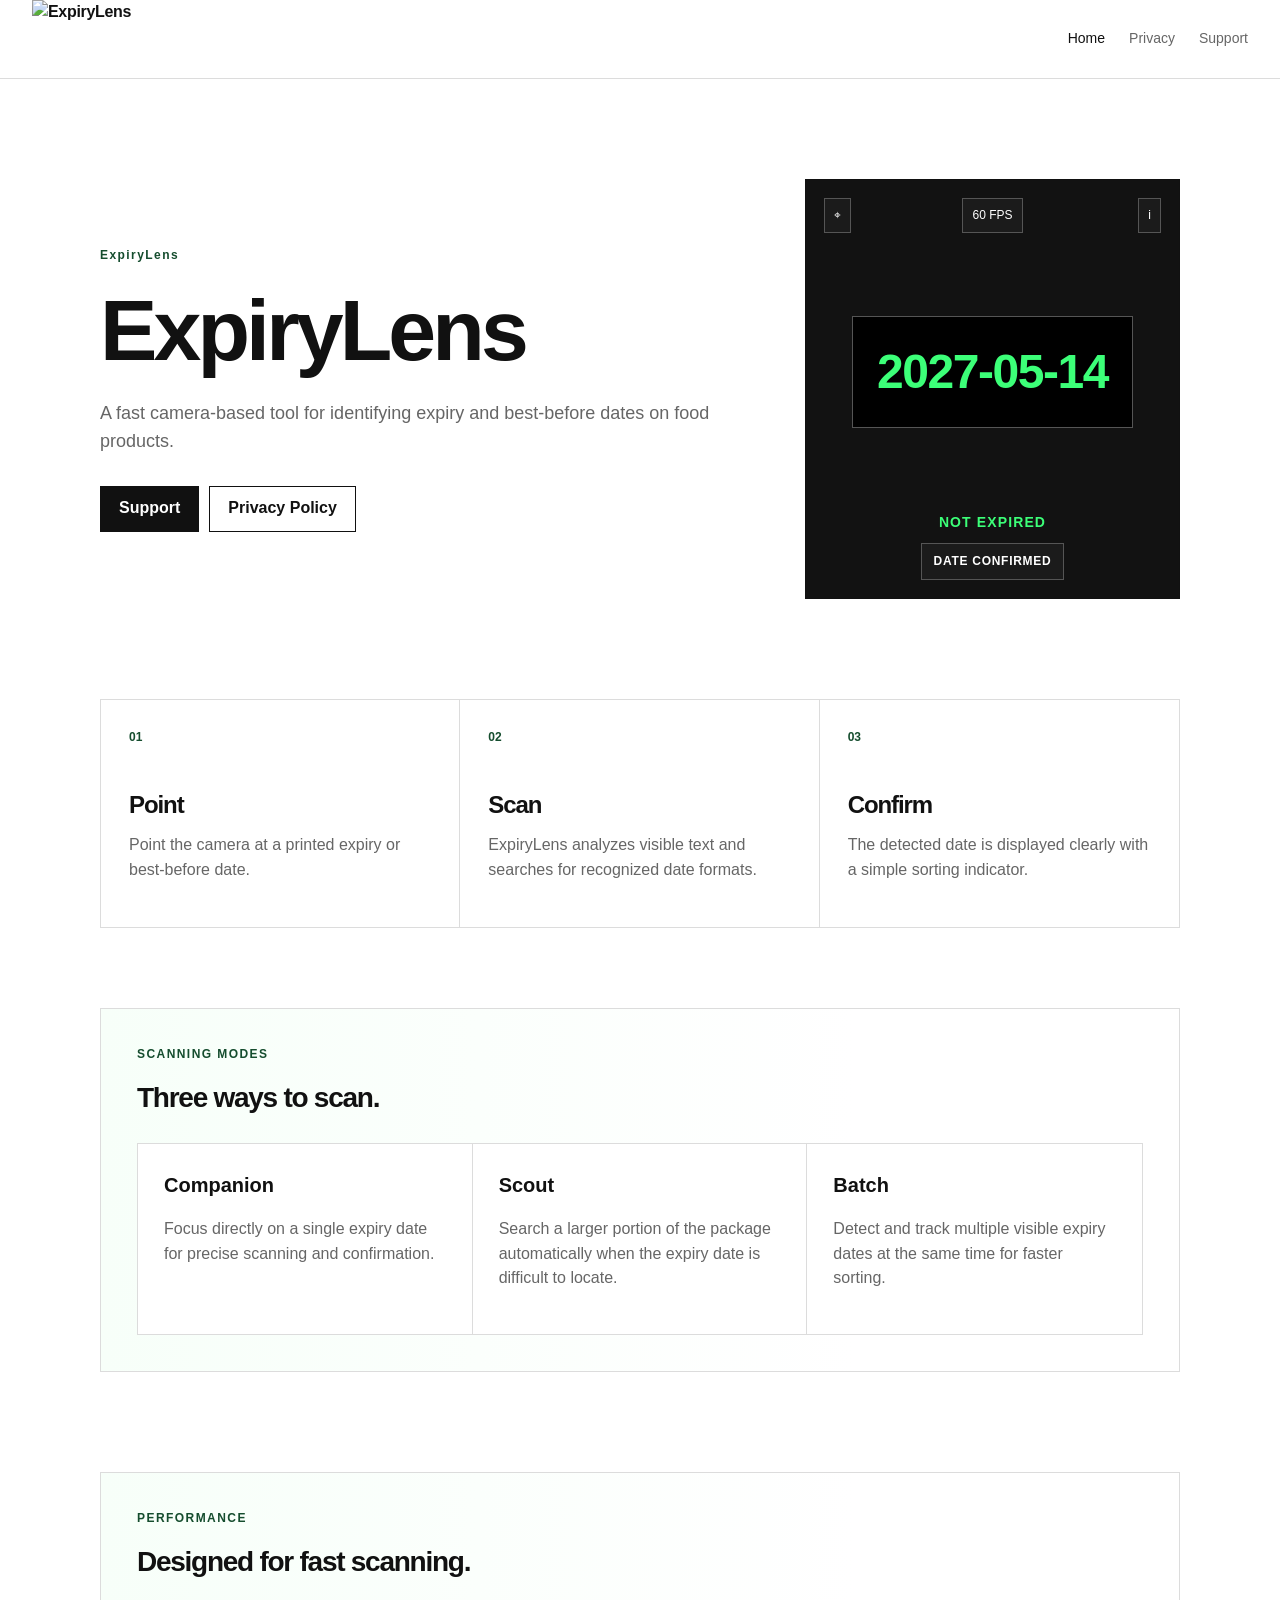
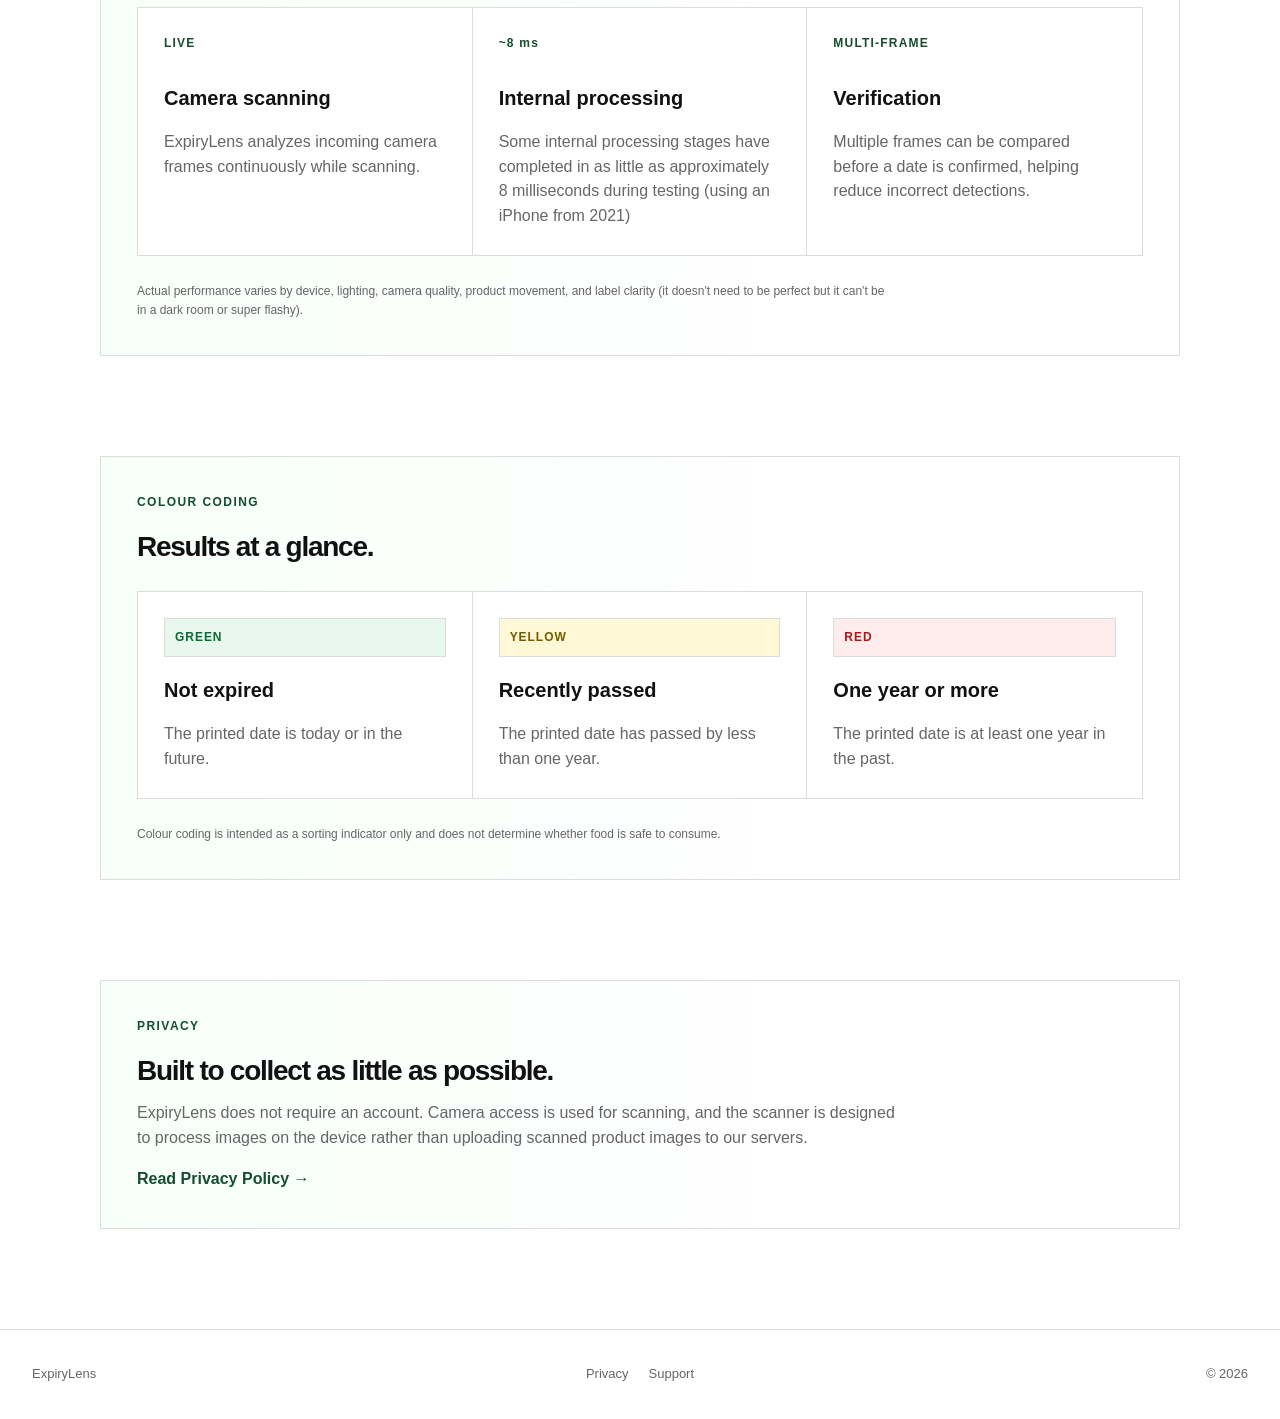
==== index.html @ b4d989e2 "Create ExpiryLens website" ====
<!DOCTYPE html>
<html lang="en">
<head>
  <meta charset="UTF-8">
  <meta name="viewport" content="width=device-width, initial-scale=1.0">
  <meta
    name="description"
    content="ExpiryLens helps scan expiry and best-before dates on food products."
  >
  <title>ExpiryLens</title>
  <link rel="stylesheet" href="styles.css">
</head>

<body>

  <header class="topbar">
    <a class="logo" href="index.html">
      <img src="Food Bank Icon.png" alt="ExpiryLens">
    </a>

    <nav>
      <a class="active" href="index.html">Home</a>
      <a href="privacy.html">Privacy</a>
      <a href="support.html">Support</a>
    </nav>
  </header>


  <main>

    <!-- HERO -->
    <section class="hero page-width">

      <div class="hero-copy">
        <p class="kicker">ExpiryLens</p>

        <h1>ExpiryLens</h1>

        <p class="intro">
          A fast camera-based tool for identifying expiry and best-before
          dates on food products.
        </p>

        <div class="actions">
          <a class="button primary" href="support.html">Support</a>
          <a class="button" href="privacy.html">Privacy Policy</a>
        </div>
      </div>


      <!-- APP PREVIEW -->
      <div
        class="scanner-preview"
        aria-label="ExpiryLens scanner preview"
      >

        <div class="scanner-top">

          <div class="scanner-mode">
            ⌖
          </div>

          <div class="scanner-fps">
            60 FPS
          </div>

          <div class="scanner-info">
            i
          </div>

        </div>


        <div class="scanner-center">

          <div class="scanner-result">

            <div class="scanner-date">
              2027-05-14
            </div>

          </div>

        </div>


        <div class="scanner-bottom">

          <div class="scanner-expiry-state">
            NOT EXPIRED
          </div>

          <div class="scanner-status">
            DATE CONFIRMED
          </div>

        </div>

      </div>

    </section>



    <!-- BASIC WORKFLOW -->
    <section class="info-grid page-width">

      <article class="block">

        <span class="block-number">
          01
        </span>

        <h2>
          Point
        </h2>

        <p>
          Point the camera at a printed expiry or best-before date.
        </p>

      </article>


      <article class="block">

        <span class="block-number">
          02
        </span>

        <h2>
          Scan
        </h2>

        <p>
          ExpiryLens analyzes visible text and searches for recognized
          date formats.
        </p>

      </article>


      <article class="block">

        <span class="block-number">
          03
        </span>

        <h2>
          Confirm
        </h2>

        <p>
          The detected date is displayed clearly with a simple sorting
          indicator.
        </p>

      </article>

    </section>



    <!-- SCANNING MODES -->
    <section class="statement page-width">

      <div>
        <p class="kicker">
          SCANNING MODES
        </p>

        <h2>
          Three ways to scan.
        </h2>
      </div>


      <div class="feature-grid">

        <article class="feature-box">

          <div class="feature-name">
            Companion
          </div>

          <p>
            Focus directly on a single expiry date for precise scanning
            and confirmation.
          </p>

        </article>


        <article class="feature-box">

          <div class="feature-name">
            Scout
          </div>

          <p>
            Search a larger portion of the package automatically when the
            expiry date is difficult to locate.
          </p>

        </article>


        <article class="feature-box">

          <div class="feature-name">
            Batch
          </div>

          <p>
            Detect and track multiple visible expiry dates at the same
            time for faster sorting.
          </p>

        </article>

      </div>

    </section>



    <!-- PERFORMANCE -->
    <section class="statement page-width">

      <div>
        <p class="kicker">
          PERFORMANCE
        </p>

        <h2>
          Designed for fast scanning.
        </h2>
      </div>


      <div class="feature-grid">

        <article class="feature-box">

          <div class="metric">
            LIVE
          </div>

          <div class="feature-name">
            Camera scanning
          </div>

          <p>
            ExpiryLens analyzes incoming camera frames continuously while
            scanning.
          </p>

        </article>


        <article class="feature-box">

          <div class="metric">
            ~8 ms
          </div>

          <div class="feature-name">
            Internal processing
          </div>

          <p>
            Some internal processing stages have completed in as little as
            approximately 8 milliseconds during testing (using an iPhone from 2021)
          </p>

        </article>


        <article class="feature-box">

          <div class="metric">
            MULTI-FRAME
          </div>

          <div class="feature-name">
            Verification
          </div>

          <p>
            Multiple frames can be compared before a date is confirmed,
            helping reduce incorrect detections.
          </p>

        </article>

      </div>


      <p class="performance-note">
        Actual performance varies by device, lighting, camera quality,
        product movement, and label clarity (it doesn't need to be perfect
        but it can't be in a dark room or super flashy).
      </p>

    </section>



    <!-- COLOUR CODING -->
    <section class="statement page-width">

      <div>
        <p class="kicker">
          COLOUR CODING
        </p>

        <h2>
          Results at a glance.
        </h2>
      </div>


      <div class="colour-grid">

        <article class="colour-box">

          <div class="colour-indicator green">
            GREEN
          </div>

          <h3>
            Not expired
          </h3>

          <p>
            The printed date is today or in the future.
          </p>

        </article>


        <article class="colour-box">

          <div class="colour-indicator yellow">
            YELLOW
          </div>

          <h3>
            Recently passed
          </h3>

          <p>
            The printed date has passed by less than one year.
          </p>

        </article>


        <article class="colour-box">

          <div class="colour-indicator red">
            RED
          </div>

          <h3>
            One year or more
          </h3>

          <p>
            The printed date is at least one year in the past.
          </p>

        </article>

      </div>


      <p class="performance-note">
        Colour coding is intended as a sorting indicator only and does not
        determine whether food is safe to consume.
      </p>

    </section>



    <!-- PRIVACY -->
    <section class="statement page-width">

      <div>

        <p class="kicker">
          PRIVACY
        </p>

        <h2>
          Built to collect as little as possible.
        </h2>

      </div>


      <p>
        ExpiryLens does not require an account. Camera access is used for
        scanning, and the scanner is designed to process images on the
        device rather than uploading scanned product images to our
        servers.
      </p>


      <a
        class="text-link"
        href="privacy.html"
      >
        Read Privacy Policy →
      </a>

    </section>

  </main>



  <footer class="footer">

    <span>
      ExpiryLens
    </span>

    <div>
      <a href="privacy.html">
        Privacy
      </a>

      <a href="support.html">
        Support
      </a>
    </div>

    <span>
      © 2026
    </span>

  </footer>

</body>
</html>
---- styles.css ----
* {
  box-sizing: border-box;
}

:root {
  --bg: #ffffff;
  --text: #111111;
  --muted: #666666;
  --line: #dcdcdc;
  --soft: #f7f7f7;
  --green: #dff4e8;
  --green-strong: #bfe8cf;
  --green-text: #154d2e;
}

html {
  scroll-behavior: smooth;
}

body {
  margin: 0;
  background: var(--bg);
  color: var(--text);
  font-family: Arial, Helvetica, sans-serif;
  line-height: 1.55;
}

a {
  color: inherit;
}

.topbar {
  min-height: 64px;
  padding: 0 32px;
  border-bottom: 1px solid var(--line);
  display: flex;
  align-items: center;
  justify-content: space-between;
  gap: 24px;
  background: #ffffff;
}

.logo {
  font-weight: 700;
  text-decoration: none;
  letter-spacing: -0.02em;
}

.logo img {
    height: 78px;
    width: auto;
    display: block;
}

.topbar nav {
  display: flex;
  gap: 24px;
}

.topbar nav a {
  color: var(--muted);
  text-decoration: none;
  font-size: 14px;
}

.topbar nav a:hover,
.topbar nav a.active {
  color: var(--text);
}

.page-width {
  width: min(1080px, calc(100% - 48px));
  margin: 0 auto;
}

.hero {
  min-height: 620px;
  display: grid;
  grid-template-columns: 1.25fr 0.75fr;
  gap: 80px;
  align-items: center;
  padding: 90px 0;
}

.kicker {
  margin: 0 0 20px;
  color: var(--green-text);
  font-size: 12px;
  font-weight: 700;
  letter-spacing: 0.12em;
}

h1,
h2 {
  margin-top: 0;
  line-height: 1.06;
  font-weight: 700;
  letter-spacing: -0.045em;
}

h1 {
  margin-bottom: 24px;
  font-size: clamp(48px, 8vw, 86px);
}

h2 {
  margin-bottom: 14px;
  font-size: 28px;
}

p {
  color: var(--muted);
}

.intro {
  max-width: 620px;
  margin: 0;
  font-size: 18px;
}

.actions {
  display: flex;
  gap: 10px;
  margin-top: 30px;
}

.button,
button {
  min-height: 46px;
  padding: 0 18px;
  border: 1px solid var(--text);
  border-radius: 0;
  background: #ffffff;
  color: var(--text);
  font: inherit;
  font-weight: 700;
  text-decoration: none;
  display: inline-flex;
  align-items: center;
  justify-content: center;
  cursor: pointer;
}

.button.primary,
button {
  background: var(--text);
  color: #ffffff;
}

.button:hover,
button:hover {
  background: var(--green);
  color: var(--text);
}



.scanner-preview {
  min-height: 420px;
  border: 1px solid var(--text);
  background: #121212;
  color: #ffffff;
  padding: 18px;
  display: grid;
  grid-template-rows: auto 1fr auto;
}

.scanner-top {
  display: grid;
  grid-template-columns: 1fr auto 1fr;
  align-items: center;
  gap: 12px;
  font-size: 12px;
}

.scanner-mode,
.scanner-info,
.scanner-fps {
  border: 1px solid #555555;
  background: #1b1b1b;
  padding: 7px 9px;
}

.scanner-mode {
  justify-self: start;
}

.scanner-fps {
  justify-self: center;
}

.scanner-info {
  justify-self: end;
}

.scanner-center {
  display: flex;
  align-items: center;
  justify-content: center;
  padding: 34px 0;
}

.scanner-result {
  border: 1px solid #555555;
  background: #000000;
  padding: 18px 24px;
}

.scanner-date {
  color: #3cff78;
  font-size: clamp(28px, 5vw, 48px);
  font-weight: 700;
  letter-spacing: -0.03em;
}

.scanner-bottom {
  display: grid;
  gap: 10px;
  justify-items: center;
}

.scanner-expiry-state {
  color: #3cff78;
  font-size: 14px;
  font-weight: 700;
  letter-spacing: 0.08em;
}

.scanner-status {
  border: 1px solid #555555;
  background: #1b1b1b;
  padding: 8px 12px;
  font-size: 12px;
  font-weight: 700;
  letter-spacing: 0.06em;
}

.info-grid {
  display: grid;
  grid-template-columns: repeat(3, 1fr);
  border: 1px solid var(--line);
}

.block {
  min-height: 220px;
  padding: 28px;
  border-right: 1px solid var(--line);
  background: #ffffff;
}

.block:last-child {
  border-right: 0;
}

.block-number {
  display: block;
  margin-bottom: 45px;
  color: var(--green-text);
  font-size: 12px;
  font-weight: 700;
}

.block h2 {
  font-size: 24px;
}

.statement {
  margin-top: 80px;
  margin-bottom: 100px;
  padding: 36px;
  border: 1px solid var(--line);
  background:
    linear-gradient(90deg, #f7fff9 0%, #ffffff 70%);
}

.statement p {
  max-width: 760px;
}

.text-link {
  color: var(--green-text);
  font-weight: 700;
  text-decoration: none;
}

.text-link:hover {
  text-decoration: underline;
}

.footer {
  min-height: 90px;
  padding: 28px 32px;
  border-top: 1px solid var(--line);
  display: grid;
  grid-template-columns: 1fr auto 1fr;
  gap: 24px;
  align-items: center;
  color: var(--muted);
  font-size: 13px;
}

.footer div {
  display: flex;
  gap: 20px;
}

.footer a {
  text-decoration: none;
}

.footer > span:last-child {
  text-align: right;
}

.page-title {
  padding: 80px 0 40px;
}

.page-title h1 {
  margin-bottom: 12px;
  font-size: clamp(44px, 7vw, 72px);
}

.page-title p:last-child {
  margin-bottom: 0;
}

.legal {
  padding-bottom: 90px;
}

.policy-box {
  margin-bottom: 16px;
  padding: 28px 30px;
  border: 1px solid var(--line);
  background: #ffffff;
}

.policy-box:nth-of-type(2n) {
  background: #fbfffc;
}

.policy-box h2 {
  font-size: 21px;
}

.policy-box p:last-child,
.policy-box ul:last-child {
  margin-bottom: 0;
}

.policy-box ul {
  padding-left: 20px;
  color: var(--muted);
}

.policy-box li + li {
  margin-top: 6px;
}

.support {
  padding-bottom: 90px;
}

.support-layout {
  display: grid;
  grid-template-columns: 0.8fr 1.2fr;
  gap: 20px;
  align-items: start;
}

.support-notes {
  display: grid;
  gap: 14px;
}

.support-box,
.form-box {
  border: 1px solid var(--line);
  padding: 26px;
  background: #ffffff;
}

.support-box h2,
.form-box h2 {
  font-size: 21px;
}

.form-box {
  background:
    linear-gradient(180deg, #fbfffc 0%, #ffffff 160px);
}

.form-note {
  margin-top: -4px;
  margin-bottom: 28px;
  font-size: 14px;
}

form {
  display: grid;
}

label {
  margin: 18px 0 7px;
  color: var(--text);
  font-size: 13px;
  font-weight: 700;
}

label:first-of-type {
  margin-top: 0;
}

label span {
  color: var(--muted);
  font-weight: 400;
}

input,
select,
textarea {
  width: 100%;
  border: 1px solid #bdbdbd;
  border-radius: 0;
  background: #ffffff;
  color: var(--text);
  padding: 12px;
  font: inherit;
}

input,
select {
  min-height: 46px;
}

textarea {
  resize: vertical;
}

input:focus,
select:focus,
textarea:focus {
  outline: 2px solid var(--green-strong);
  outline-offset: 0;
  border-color: var(--green-text);
}

.check-row {
  display: grid;
  grid-template-columns: 18px 1fr;
  gap: 10px;
  align-items: start;
  margin: 20px 0;
  font-weight: 400;
  line-height: 1.4;
}

.check-row input {
  width: 16px;
  min-height: 16px;
  margin: 2px 0 0;
}

button {
  width: 100%;
}

.small {
  margin: 16px 0 0;
  font-size: 12px;
}

@media (max-width: 800px) {
  .hero,
  .support-layout {
    grid-template-columns: 1fr;
  }

  .hero {
    gap: 40px;
    padding: 70px 0;
  }

  
.scanner-preview {
  min-height: 420px;
  border: 1px solid var(--text);
  background: #121212;
  color: #ffffff;
  padding: 18px;
  display: grid;
  grid-template-rows: auto 1fr auto;
}

.scanner-top {
  display: grid;
  grid-template-columns: 1fr auto 1fr;
  align-items: center;
  gap: 12px;
  font-size: 12px;
}

.scanner-mode,
.scanner-info,
.scanner-fps {
  border: 1px solid #555555;
  background: #1b1b1b;
  padding: 7px 9px;
}

.scanner-mode {
  justify-self: start;
}

.scanner-fps {
  justify-self: center;
}

.scanner-info {
  justify-self: end;
}

.scanner-center {
  display: flex;
  align-items: center;
  justify-content: center;
  padding: 34px 0;
}

.scanner-result {
  border: 1px solid #555555;
  background: #000000;
  padding: 18px 24px;
}

.scanner-date {
  color: #3cff78;
  font-size: clamp(28px, 5vw, 48px);
  font-weight: 700;
  letter-spacing: -0.03em;
}

.scanner-bottom {
  display: grid;
  gap: 10px;
  justify-items: center;
}

.scanner-expiry-state {
  color: #3cff78;
  font-size: 14px;
  font-weight: 700;
  letter-spacing: 0.08em;
}

.scanner-status {
  border: 1px solid #555555;
  background: #1b1b1b;
  padding: 8px 12px;
  font-size: 12px;
  font-weight: 700;
  letter-spacing: 0.06em;
}

.info-grid {
    grid-template-columns: 1fr;
  }

  .block {
    min-height: 0;
    border-right: 0;
    border-bottom: 1px solid var(--line);
  }

  .block:last-child {
    border-bottom: 0;
  }

  .block-number {
    margin-bottom: 28px;
  }
}

@media (max-width: 560px) {
  .topbar {
    padding: 0 18px;
  }

  .topbar nav {
    gap: 14px;
  }

  .page-width {
    width: min(100% - 28px, 1080px);
  }

  h1 {
    font-size: 48px;
  }

  .actions {
    align-items: stretch;
    flex-direction: column;
  }

  .button {
    width: 100%;
  }

  .statement,
  .policy-box,
  .support-box,
  .form-box {
    padding: 22px;
  }

  .footer {
    grid-template-columns: 1fr;
    padding: 26px 18px;
  }

  .footer > span:last-child {
    text-align: left;
  }
}


.feature-grid,
.colour-grid {
  display: grid;
  grid-template-columns: repeat(3, 1fr);
  margin-top: 30px;
  border: 1px solid var(--line);
}

.feature-box,
.colour-box {
  min-height: 190px;
  padding: 26px;
  border-right: 1px solid var(--line);
  background: #ffffff;
}

.feature-box:last-child,
.colour-box:last-child {
  border-right: 0;
}

.feature-name {
  margin-bottom: 12px;
  font-size: 20px;
  font-weight: 700;
}

.feature-box p,
.colour-box p {
  margin-bottom: 0;
}

.metric {
  margin-bottom: 30px;
  color: var(--green-text);
  font-size: 12px;
  font-weight: 700;
  letter-spacing: 0.1em;
}

.colour-box h3 {
  margin: 18px 0 8px;
  font-size: 20px;
}

.colour-indicator {
  width: 100%;
  padding: 9px 10px;
  border: 1px solid var(--line);
  font-size: 12px;
  font-weight: 700;
  letter-spacing: 0.08em;
}

.colour-indicator.green {
  color: #0b6b31;
  background: #e9f8ee;
}

.colour-indicator.yellow {
  color: #735b00;
  background: #fff8d6;
}

.colour-indicator.red {
  color: #a81818;
  background: #ffecec;
}

.performance-note {
  margin: 26px 0 0;
  font-size: 12px;
}

@media (max-width: 800px) {

  .feature-grid,
  .colour-grid {
    grid-template-columns: 1fr;
  }

  .feature-box,
  .colour-box {
    border-right: 0;
    border-bottom: 1px solid var(--line);
  }

  .feature-box:last-child,
  .colour-box:last-child {
    border-bottom: 0;
  }

}
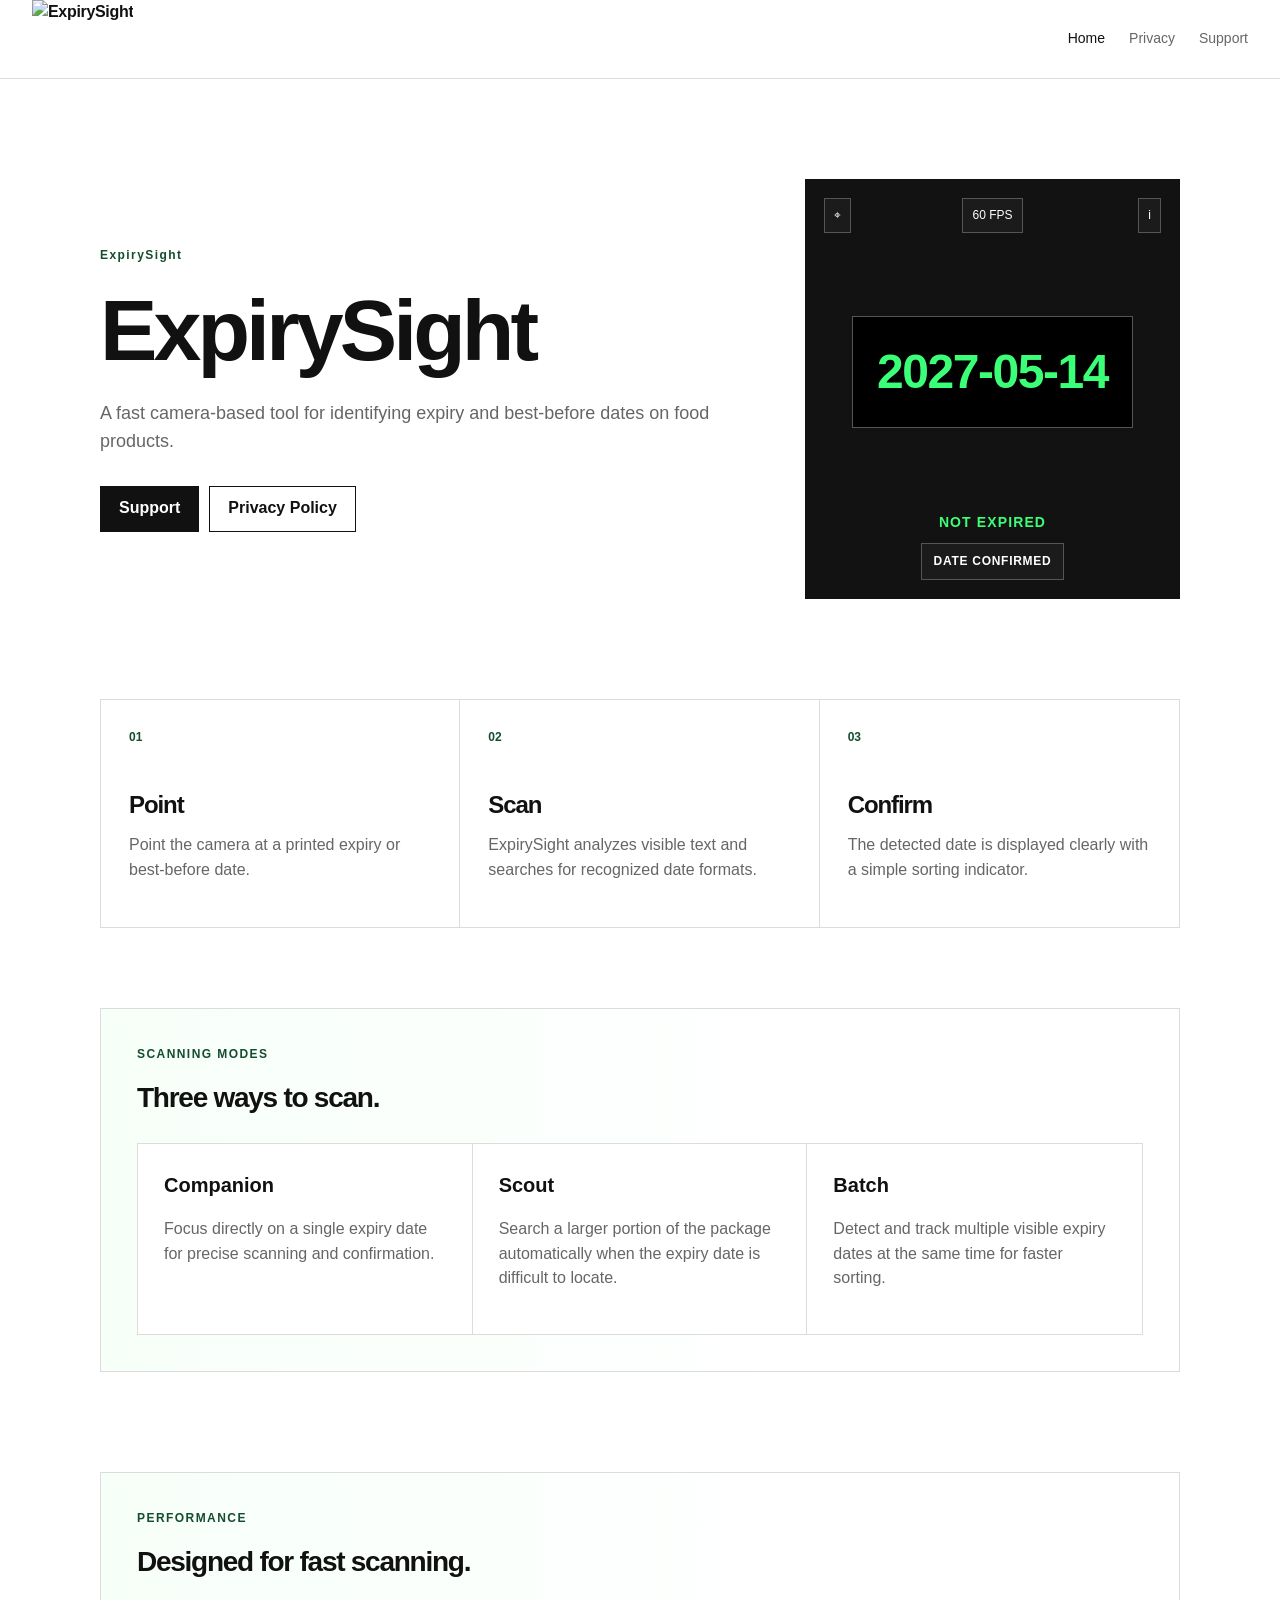
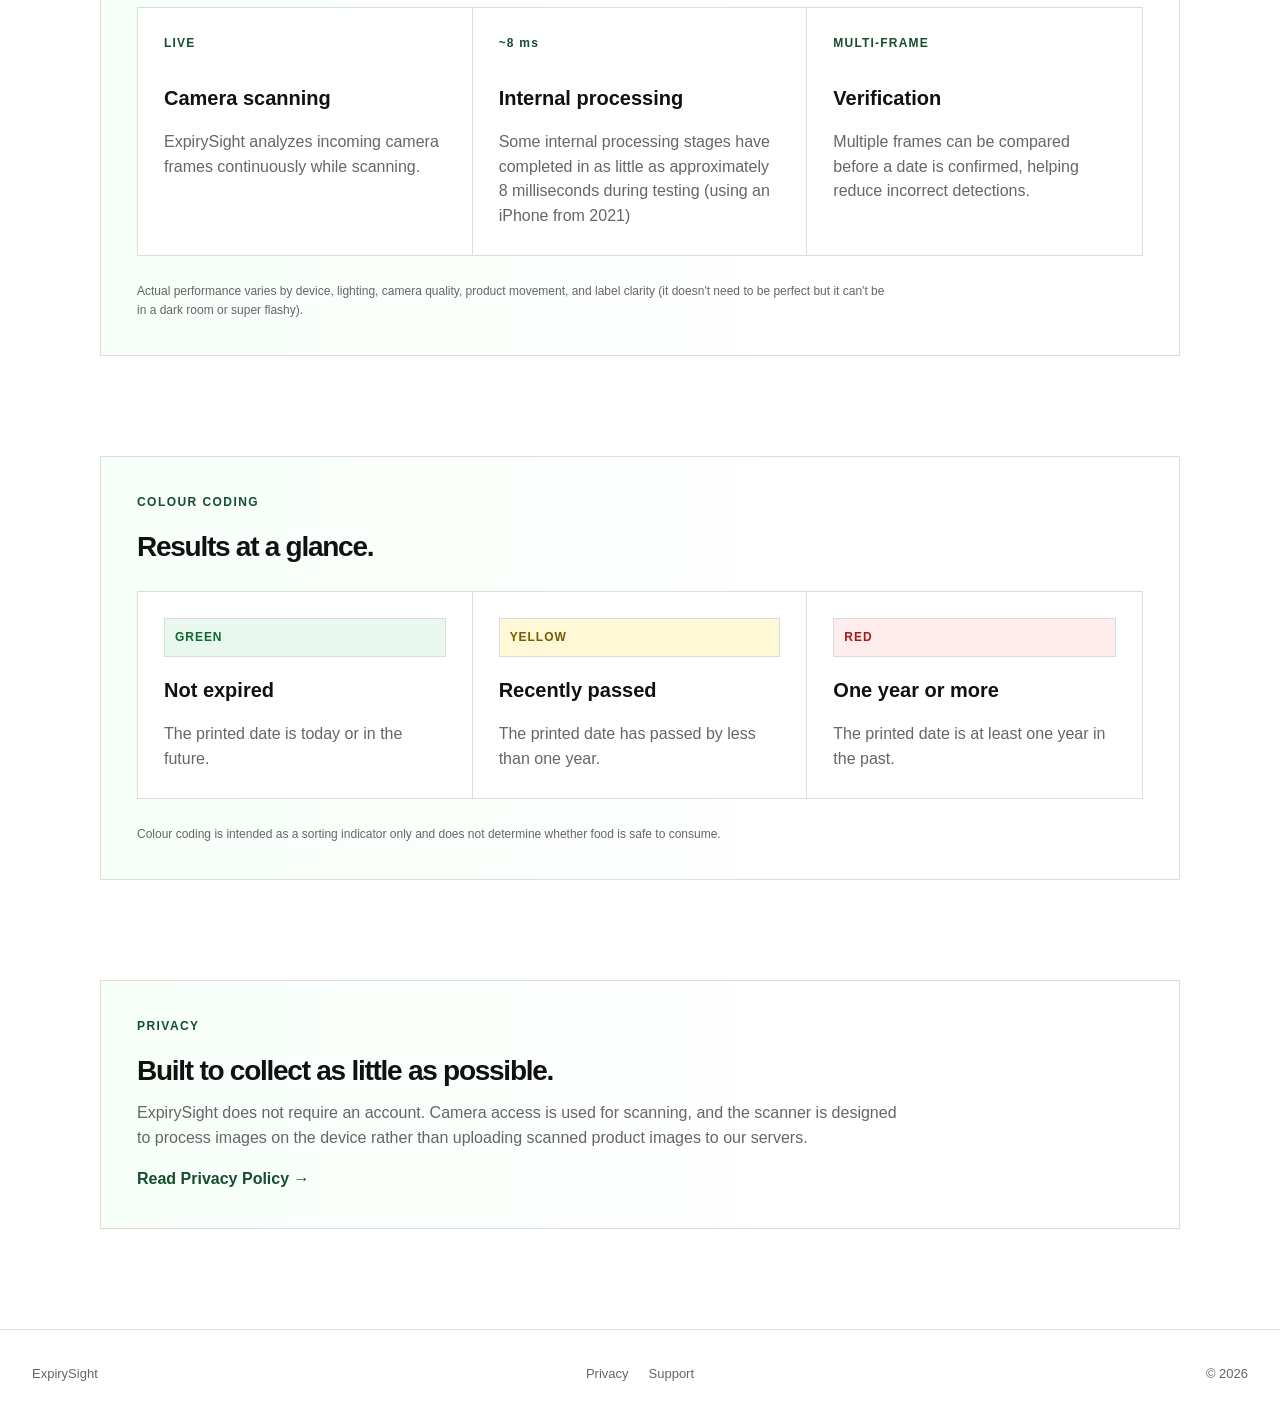
==== commit 95dea1a9: "Rename website to ExpirySight" ====
--- a/index.html
+++ b/index.html
@@ -5,9 +5,9 @@
   <meta name="viewport" content="width=device-width, initial-scale=1.0">
   <meta
     name="description"
-    content="ExpiryLens helps scan expiry and best-before dates on food products."
+    content="ExpirySight helps scan expiry and best-before dates on food products."
   >
-  <title>ExpiryLens</title>
+  <title>ExpirySight</title>
   <link rel="stylesheet" href="styles.css">
 </head>
 
@@ -15,7 +15,7 @@
 
   <header class="topbar">
     <a class="logo" href="index.html">
-      <img src="Food Bank Icon.png" alt="ExpiryLens">
+      <img src="Food Bank Icon.png" alt="ExpirySight">
     </a>
 
     <nav>
@@ -32,9 +32,9 @@
     <section class="hero page-width">
 
       <div class="hero-copy">
-        <p class="kicker">ExpiryLens</p>
-
-        <h1>ExpiryLens</h1>
+        <p class="kicker">ExpirySight</p>
+
+        <h1>ExpirySight</h1>
 
         <p class="intro">
           A fast camera-based tool for identifying expiry and best-before
@@ -51,7 +51,7 @@
       <!-- APP PREVIEW -->
       <div
         class="scanner-preview"
-        aria-label="ExpiryLens scanner preview"
+        aria-label="ExpirySight scanner preview"
       >
 
         <div class="scanner-top">
@@ -133,7 +133,7 @@
         </h2>
 
         <p>
-          ExpiryLens analyzes visible text and searches for recognized
+          ExpirySight analyzes visible text and searches for recognized
           date formats.
         </p>
 
@@ -251,7 +251,7 @@
           </div>
 
           <p>
-            ExpiryLens analyzes incoming camera frames continuously while
+            ExpirySight analyzes incoming camera frames continuously while
             scanning.
           </p>
 
@@ -401,7 +401,7 @@
 
 
       <p>
-        ExpiryLens does not require an account. Camera access is used for
+        ExpirySight does not require an account. Camera access is used for
         scanning, and the scanner is designed to process images on the
         device rather than uploading scanned product images to our
         servers.
@@ -424,7 +424,7 @@
   <footer class="footer">
 
     <span>
-      ExpiryLens
+      ExpirySight
     </span>
 
     <div>
